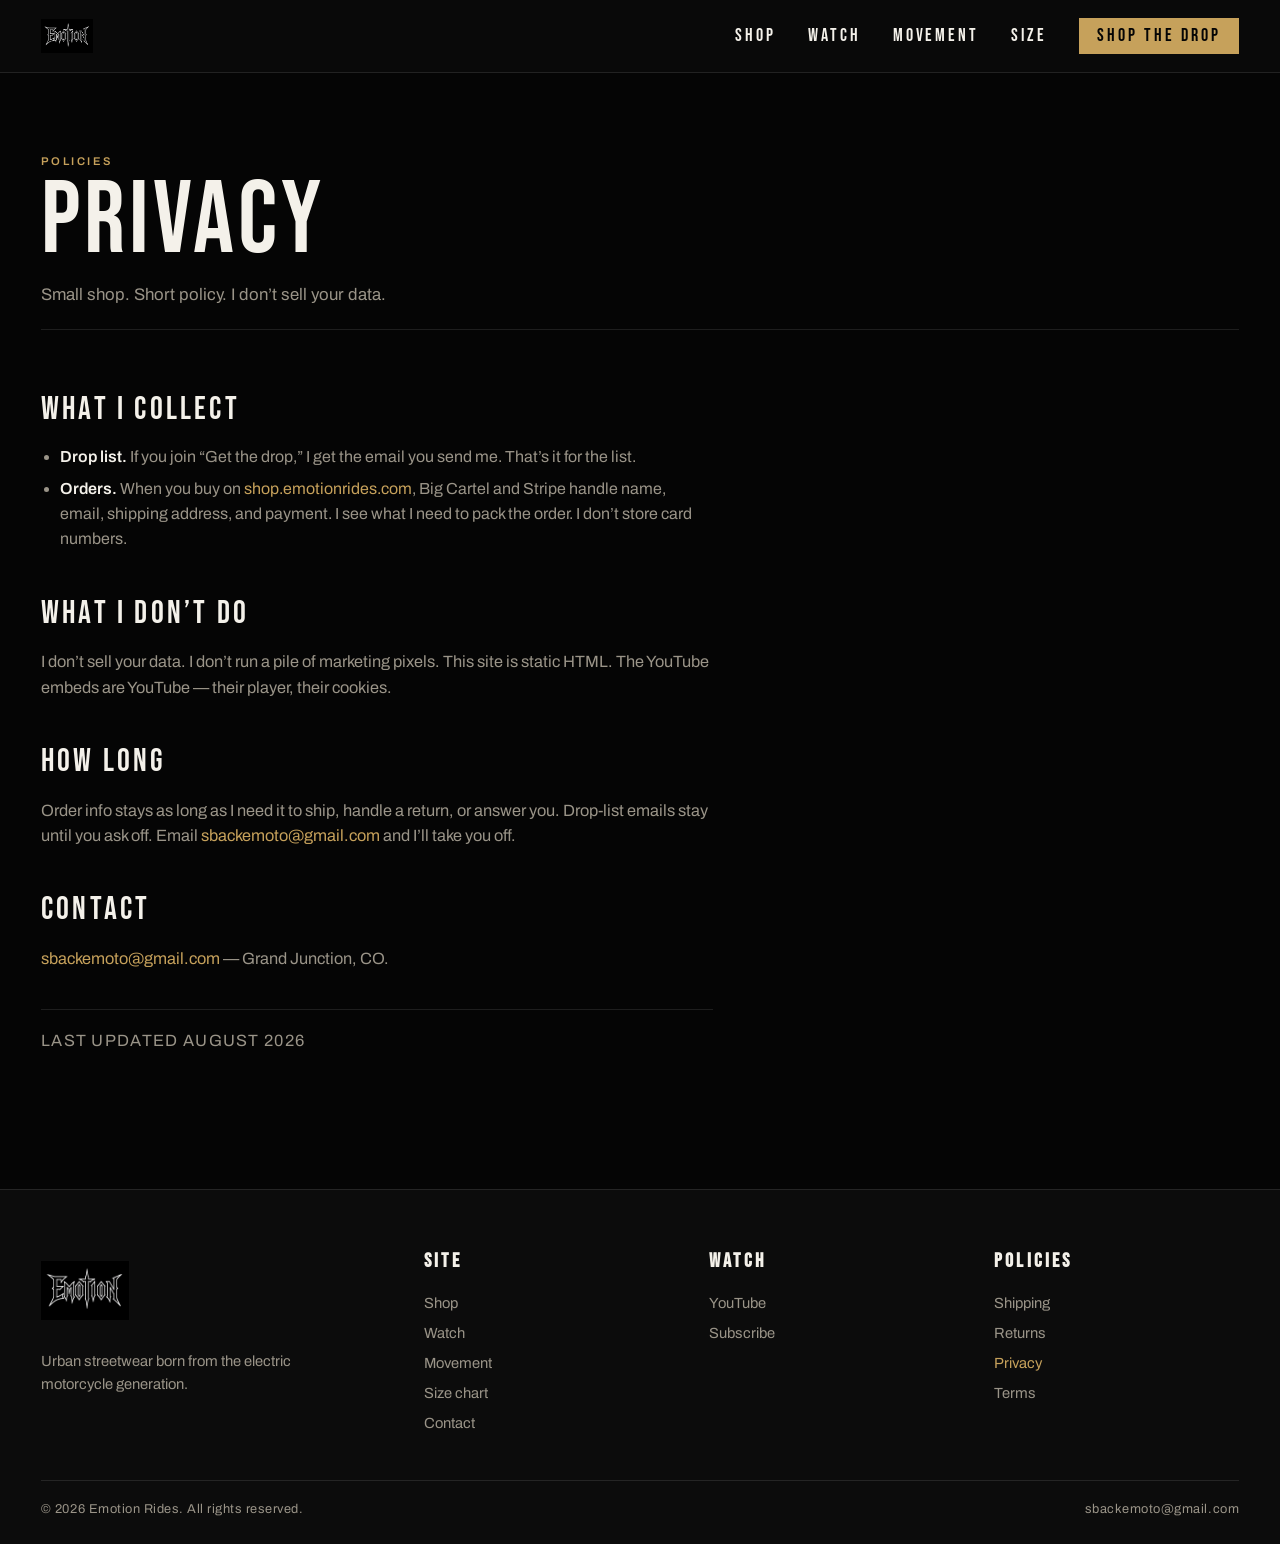
==== privacy.html @ 1a527d87 "Add emotionrides.com homepage. Shirt metal logo, shorts row, and shop/policy pages for Cloudflare Pa" ====
<!DOCTYPE html>
<html lang="en">
<head>
  <meta charset="UTF-8">
  <meta name="viewport" content="width=device-width, initial-scale=1.0">
  <title>Privacy — Emotion Rides</title>
  <meta name="description" content="Emotion Rides collects email if you join the drop list, and order info through Big Cartel and Stripe. We don’t sell your data.">
  <meta name="theme-color" content="#0a0a0a">
  <meta property="og:title" content="Privacy — Emotion Rides">
  <meta property="og:description" content="Emotion Rides collects email if you join the drop list, and order info through Big Cartel and Stripe. We don’t sell your data.">
  <meta property="og:type" content="website">
  <meta property="og:image" content="logo-emotion.png">
  <link rel="icon" href="logo-emotion.png" type="image/png">
  <link rel="apple-touch-icon" href="logo-emotion.png">
  <link rel="preconnect" href="https://fonts.googleapis.com">
  <link rel="preconnect" href="https://fonts.gstatic.com" crossorigin>
  <link href="https://fonts.googleapis.com/css2?family=Archivo:wght@400;500;600;700&family=Bebas+Neue&display=swap" rel="stylesheet">
  <link rel="stylesheet" href="styles.css">
</head>
<body>
  <a class="skip" href="#main">Skip to content</a>

  <header class="site-header">
    <nav class="nav" aria-label="Primary">
      <a class="nav-logo" href="index.html">
        <img src="logo-emotion.png" width="72" height="72" alt="Emotion Rides">
      </a>

      <button class="nav-toggle" type="button" aria-expanded="false" aria-controls="nav-menu" aria-label="Open menu">
        <span></span><span></span><span></span>
      </button>

      <ul id="nav-menu" class="nav-links">
        <li><a href="https://shop.emotionrides.com/" rel="noopener noreferrer">Shop</a></li>
        <li><a href="index.html#watch">Watch</a></li>
        <li><a href="index.html#movement">Movement</a></li>
        <li><a href="size-chart.html">Size</a></li>
        <li><a class="nav-cta" href="https://shop.emotionrides.com/" rel="noopener noreferrer">Shop the drop</a></li>
      </ul>
    </nav>
  </header>

  <main id="main">
    <header class="page-hero">
      <div class="wrap">
        <p class="section-index">Policies</p>
        <h1>Privacy</h1>
        <p class="page-lead">Small shop. Short policy. I don’t sell your data.</p>
      </div>
    </header>

    <section class="section page-body">
      <div class="wrap">
        <div class="legal">
          <h2>What I collect</h2>
          <ul>
            <li><strong>Drop list.</strong> If you join “Get the drop,” I get the email you send me. That’s it for the list.</li>
            <li><strong>Orders.</strong> When you buy on <a href="https://shop.emotionrides.com/" rel="noopener noreferrer">shop.emotionrides.com</a>, Big Cartel and Stripe handle name, email, shipping address, and payment. I see what I need to pack the order. I don’t store card numbers.</li>
          </ul>

          <h2>What I don’t do</h2>
          <p>I don’t sell your data. I don’t run a pile of marketing pixels. This site is static HTML. The YouTube embeds are YouTube — their player, their cookies.</p>

          <h2>How long</h2>
          <p>Order info stays as long as I need it to ship, handle a return, or answer you. Drop-list emails stay until you ask off. Email <a href="mailto:sbackemoto@gmail.com">sbackemoto@gmail.com</a> and I’ll take you off.</p>

          <h2>Contact</h2>
          <p><a href="mailto:sbackemoto@gmail.com">sbackemoto@gmail.com</a> — Grand Junction, CO.</p>
          <p class="legal-updated">Last updated August 2026</p>
        </div>
      </div>
    </section>
  </main>

  <footer class="site-footer">
    <div class="footer-grid">
      <div class="footer-brand">
        <img src="logo-emotion.png" width="88" height="88" alt="Emotion Rides">
        <p>Urban streetwear born from the electric motorcycle generation.</p>
      </div>
      <div>
        <h2>Site</h2>
        <a href="https://shop.emotionrides.com/" rel="noopener noreferrer">Shop</a>
        <a href="index.html#watch">Watch</a>
        <a href="index.html#movement">Movement</a>
        <a href="size-chart.html">Size chart</a>
        <a href="mailto:sbackemoto@gmail.com">Contact</a>
      </div>
      <div>
        <h2>Watch</h2>
        <a href="https://www.youtube.com/@SBackEMoto" rel="noopener noreferrer" target="_blank">YouTube</a>
        <a href="https://www.youtube.com/@SBackEMoto?sub_confirmation=1" rel="noopener noreferrer" target="_blank">Subscribe</a>
      </div>
      <div>
        <h2>Policies</h2>
        <a href="shipping.html">Shipping</a>
        <a href="returns.html">Returns</a>
        <a href="privacy.html" aria-current="page">Privacy</a>
        <a href="terms.html">Terms</a>
      </div>
    </div>
    <div class="footer-base">
      <p>© 2026 Emotion Rides. All rights reserved.</p>
      <p>sbackemoto@gmail.com</p>
    </div>
  </footer>

  <script>
    (function () {
      var toggle = document.querySelector(".nav-toggle");
      var menu = document.getElementById("nav-menu");
      if (!toggle || !menu) return;

      function setOpen(open) {
        toggle.setAttribute("aria-expanded", open ? "true" : "false");
        toggle.setAttribute("aria-label", open ? "Close menu" : "Open menu");
        menu.classList.toggle("is-open", open);
        document.body.classList.toggle("nav-open", open);
      }

      toggle.addEventListener("click", function () {
        setOpen(toggle.getAttribute("aria-expanded") !== "true");
      });

      menu.querySelectorAll("a").forEach(function (link) {
        link.addEventListener("click", function () { setOpen(false); });
      });

      document.addEventListener("keydown", function (e) {
        if (e.key === "Escape") setOpen(false);
      });
    })();
  </script>
</body>
</html>
---- styles.css ----
/* Emotion Rides — streetwear drop site
   Palette: black / chrome / gold (shirt metal mark)
   Display: Bebas Neue · Body: Archivo
*/

:root {
  --bg: #050505;
  --bg-2: #0c0c0c;
  --bg-3: #161616;
  --text: #f4f1ea;
  --muted: #9a9488;
  --gold: #c6a15b;
  --cyan: #c6a15b;
  --lime: #e8d5a3;
  --magenta: #b8b8b8;
  --line: rgba(255, 255, 255, 0.1);
  --line-strong: rgba(255, 255, 255, 0.18);
  --font-display: "Bebas Neue", "Arial Narrow", Impact, sans-serif;
  --font-body: "Archivo", "Helvetica Neue", Arial, sans-serif;
  --nav-h: 72px;
  --gutter: clamp(1.1rem, 3.2vw, 3.5rem);
  --max: 1280px;
  --ease: cubic-bezier(0.22, 1, 0.36, 1);
}

*,
*::before,
*::after { box-sizing: border-box; margin: 0; padding: 0; }

html {
  scroll-behavior: smooth;
  color-scheme: dark;
}

body {
  font-family: var(--font-body);
  background: var(--bg);
  color: var(--text);
  line-height: 1.55;
  font-size: 16px;
  overflow-x: hidden;
  -webkit-font-smoothing: antialiased;
}

body.nav-open { overflow: hidden; }

img { max-width: 100%; display: block; }
a { color: inherit; }
button { font: inherit; background: none; border: 0; color: inherit; cursor: pointer; }
ul { list-style: none; }

:focus-visible {
  outline: 2px solid var(--cyan);
  outline-offset: 3px;
}

::selection {
  background: var(--cyan);
  color: var(--bg);
}

.skip {
  position: absolute;
  left: 1rem;
  top: -4rem;
  z-index: 2000;
  background: var(--cyan);
  color: var(--bg);
  padding: 0.6rem 1rem;
  font-weight: 700;
  text-transform: uppercase;
  letter-spacing: 0.08em;
  font-size: 0.75rem;
}
.skip:focus { top: 1rem; }

/* ========== NAV ========== */
.site-header {
  position: sticky;
  top: 0;
  z-index: 1000;
  background: rgba(10, 10, 10, 0.96);
  border-bottom: 1px solid var(--line);
}

.nav {
  max-width: var(--max);
  margin: 0 auto;
  height: var(--nav-h);
  padding: 0 var(--gutter);
  display: flex;
  align-items: center;
  justify-content: space-between;
  gap: 1.5rem;
}

.nav-logo {
  display: flex;
  align-items: center;
  flex-shrink: 0;
  z-index: 1002;
}
.nav-logo img {
  height: 58px;
  width: auto;
  object-fit: contain;
}

.nav-links {
  display: flex;
  align-items: center;
  gap: 2rem;
}

.nav-links a {
  text-decoration: none;
  font-family: var(--font-display);
  font-size: 1.15rem;
  letter-spacing: 0.16em;
  text-transform: uppercase;
  color: var(--text);
  transition: color 0.2s ease;
}
.nav-links a:hover { color: var(--cyan); }

.nav-cta {
  display: inline-flex;
  align-items: center;
  justify-content: center;
  padding: 0.55rem 1.15rem;
  background: var(--cyan);
  color: var(--bg) !important;
  text-decoration: none;
  font-family: var(--font-display);
  font-size: 1.05rem;
  letter-spacing: 0.14em;
  text-transform: uppercase;
  line-height: 1;
  transition: background 0.2s ease, color 0.2s ease, transform 0.2s var(--ease);
}
.nav-cta:hover {
  background: var(--text);
  color: var(--bg) !important;
}

.nav-toggle {
  display: none;
  width: 44px;
  height: 44px;
  position: relative;
  z-index: 1002;
  align-items: center;
  justify-content: center;
}
.nav-toggle span {
  position: absolute;
  width: 22px;
  height: 1.5px;
  background: var(--text);
  transition: transform 0.3s var(--ease), opacity 0.2s ease, top 0.3s var(--ease);
}
.nav-toggle span:nth-child(1) { top: 16px; }
.nav-toggle span:nth-child(2) { top: 21px; }
.nav-toggle span:nth-child(3) { top: 26px; }
.nav-toggle[aria-expanded="true"] span:nth-child(1) {
  top: 21px;
  transform: rotate(45deg);
}
.nav-toggle[aria-expanded="true"] span:nth-child(2) { opacity: 0; }
.nav-toggle[aria-expanded="true"] span:nth-child(3) {
  top: 21px;
  transform: rotate(-45deg);
}

/* ========== HERO ========== */
.hero {
  position: relative;
  min-height: calc(100vh - var(--nav-h));
  min-height: calc(100dvh - var(--nav-h));
  display: flex;
  align-items: flex-end;
  overflow: hidden;
  isolation: isolate;
}

.hero-media {
  position: absolute;
  inset: 0;
  z-index: 0;
  background:
    #0a0a0a
    url("hero-ride.jpg")
    center 64% / cover no-repeat;
}

.hero-media::after {
  content: "";
  position: absolute;
  inset: 0;
  background:
    linear-gradient(180deg, #0a0a0a 0%, rgba(10,10,10,0.88) 14%, rgba(10,10,10,0.58) 36%, rgba(10,10,10,0.55) 52%, rgba(10,10,10,0.94) 80%, #0a0a0a 100%),
    linear-gradient(90deg, rgba(10,10,10,0.68) 0%, rgba(10,10,10,0.32) 48%, rgba(10,10,10,0.6) 100%);
}

.hero-texture {
  position: absolute;
  inset: 0;
  z-index: 1;
  pointer-events: none;
  background-image:
    linear-gradient(rgba(255,255,255,0.035) 1px, transparent 1px),
    linear-gradient(90deg, rgba(255,255,255,0.035) 1px, transparent 1px),
    repeating-linear-gradient(
      105deg,
      transparent 0,
      transparent 46px,
      rgba(255,255,255,0.025) 46px,
      rgba(255,255,255,0.025) 47px
    );
  background-size: 72px 72px, 72px 72px, auto;
  mix-blend-mode: overlay;
}

.hero-grain {
  position: absolute;
  inset: 0;
  z-index: 2;
  pointer-events: none;
  opacity: 0.22;
  mix-blend-mode: overlay;
  background-image: url("data:image/svg+xml,%3Csvg viewBox='0 0 256 256' xmlns='http://www.w3.org/2000/svg'%3E%3Cfilter id='n' x='0' y='0'%3E%3CfeTurbulence type='fractalNoise' baseFrequency='0.85' numOctaves='4' stitchTiles='stitch'/%3E%3C/filter%3E%3Crect width='100%25' height='100%25' filter='url(%23n)'/%3E%3C/svg%3E");
}

.hero-inner {
  position: relative;
  z-index: 3;
  width: 100%;
  max-width: var(--max);
  margin: 0 auto;
  padding: clamp(3.5rem, 10vh, 7rem) var(--gutter) clamp(2.5rem, 6vh, 4.5rem);
}

.hero-kicker {
  display: flex;
  align-items: center;
  gap: 0.75rem;
  font-size: 0.72rem;
  font-weight: 600;
  letter-spacing: 0.22em;
  text-transform: uppercase;
  color: var(--lime);
  margin-bottom: 1.25rem;
}
.hero-kicker::before {
  content: "";
  width: 8px;
  height: 8px;
  background: var(--lime);
}

.hero h1 {
  font-family: var(--font-display);
  font-size: clamp(4.4rem, 14vw, 10.5rem);
  line-height: 0.82;
  letter-spacing: 0.04em;
  text-transform: uppercase;
  font-weight: 400;
}

.hero-tag {
  margin-top: 1.15rem;
  font-family: var(--font-display);
  font-size: clamp(1.35rem, 3.2vw, 2.15rem);
  letter-spacing: 0.16em;
  text-transform: uppercase;
  color: var(--text);
}

.hero-sub {
  margin-top: 0.85rem;
  max-width: 34rem;
  color: var(--muted);
  font-size: 1.02rem;
}

.hero-actions {
  display: flex;
  flex-wrap: wrap;
  gap: 0.85rem;
  margin-top: 2rem;
}

.btn {
  display: inline-flex;
  align-items: center;
  justify-content: center;
  padding: 0.95rem 1.6rem;
  text-decoration: none;
  font-family: var(--font-display);
  font-size: 1.2rem;
  letter-spacing: 0.14em;
  text-transform: uppercase;
  line-height: 1;
  transition: background 0.2s ease, color 0.2s ease, border-color 0.2s ease, transform 0.2s var(--ease);
}
.btn:hover { transform: translateY(-1px); }
.btn-primary {
  background: var(--cyan);
  color: var(--bg);
}
.btn-primary:hover { background: var(--text); }
.btn-ghost {
  background: transparent;
  color: var(--text);
  border: 1px solid var(--line-strong);
}
.btn-ghost:hover {
  border-color: var(--text);
  background: var(--text);
  color: var(--bg);
}

.hero-meta {
  display: flex;
  flex-wrap: wrap;
  gap: 1.75rem;
  margin-top: 2.4rem;
  padding-top: 1.4rem;
  border-top: 1px solid var(--line);
}
.hero-meta dt {
  font-size: 0.68rem;
  letter-spacing: 0.2em;
  text-transform: uppercase;
  color: var(--muted);
  margin-bottom: 0.2rem;
}
.hero-meta dd {
  font-family: var(--font-display);
  font-size: 1.55rem;
  letter-spacing: 0.08em;
}

/* ticker */
.ticker {
  border-top: 1px solid var(--line);
  border-bottom: 1px solid var(--line);
  background: var(--bg-2);
  overflow: hidden;
  white-space: nowrap;
}
.ticker-track {
  display: inline-flex;
  gap: 0;
  animation: ticker 36s linear infinite;
}
.ticker span {
  font-family: var(--font-display);
  font-size: 0.95rem;
  letter-spacing: 0.22em;
  text-transform: uppercase;
  padding: 0.7rem 1.6rem;
  color: var(--muted);
}
.ticker span em {
  font-style: normal;
  color: var(--lime);
}

@keyframes ticker {
  from { transform: translateX(0); }
  to { transform: translateX(-50%); }
}

/* ========== SECTIONS ========== */
.section {
  padding: clamp(4.5rem, 10vw, 7.5rem) var(--gutter);
}

.wrap {
  max-width: var(--max);
  margin: 0 auto;
}

.section-head {
  display: flex;
  justify-content: space-between;
  align-items: flex-end;
  gap: 1.5rem;
  margin-bottom: clamp(1.8rem, 4vw, 2.8rem);
  padding-bottom: 1.1rem;
  border-bottom: 1px solid var(--line);
}

.section-index {
  font-size: 0.7rem;
  font-weight: 600;
  letter-spacing: 0.22em;
  text-transform: uppercase;
  color: var(--cyan);
  margin-bottom: 0.45rem;
}

.section-head h2 {
  font-family: var(--font-display);
  font-size: clamp(3rem, 8vw, 5.4rem);
  line-height: 0.86;
  letter-spacing: 0.04em;
  text-transform: uppercase;
}

.section-aside {
  max-width: 18rem;
  color: var(--muted);
  font-size: 0.92rem;
  text-align: right;
}

/* ========== DROP / SHOP ========== */
#shop, #watch, #movement { scroll-margin-top: var(--nav-h); }
#shop { background: var(--bg); }

.lookbook {
  display: grid;
  grid-template-columns: 1fr 1fr 1fr;
  gap: 4px;
}

.tile {
  position: relative;
  display: flex;
  flex-direction: column;
  justify-content: flex-end;
  min-height: 320px;
  overflow: hidden;
  background-color: var(--bg-3);
  text-decoration: none;
  color: inherit;
  isolation: isolate;
}

.tile-lg {
  grid-column: 1 / -1;
  min-height: 480px;
}

.tile-bg {
  position: absolute;
  inset: 0;
  z-index: 0;
  background-color: var(--bg-3);
  background-size: cover;
  background-position: center;
  transform: scale(1.02);
  transition: transform 0.8s var(--ease);
  filter: grayscale(0.2) contrast(1.08) brightness(0.72);
}
.tile:hover .tile-bg { transform: scale(1.08); }
.tile-bg::after {
  content: "";
  position: absolute;
  inset: 0;
  background: linear-gradient(180deg, rgba(10,10,10,0.58) 0%, rgba(10,10,10,0.4) 32%, rgba(10,10,10,0.93) 100%);
}

.tile-1 { background-image: url("hero-ride.jpg"); }
.tile-2 { background-image: url("ride-talaria.jpg"); }
.tile-3 { background-image: url("ride-wheelie.jpg"); }
.tile-4 { background-image: url("ride-stark.jpg"); }

.tile-stamp {
  position: absolute;
  top: 1rem;
  left: 1rem;
  z-index: 2;
  font-size: 0.65rem;
  font-weight: 700;
  letter-spacing: 0.18em;
  text-transform: uppercase;
  padding: 0.35rem 0.55rem;
  background: var(--lime);
  color: var(--bg);
}
.tile-stamp.soon {
  background: transparent;
  color: var(--text);
  border: 1px solid var(--line-strong);
}

.tile-body {
  position: relative;
  z-index: 2;
  padding: 1.25rem 1.2rem 1.3rem;
}

.tile-body h3 {
  font-family: var(--font-display);
  font-size: clamp(2.2rem, 4vw, 3.4rem);
  letter-spacing: 0.06em;
  line-height: 0.9;
  text-transform: uppercase;
}

.tile-body p {
  margin-top: 0.35rem;
  color: var(--muted);
  font-size: 0.88rem;
}

.tile-price {
  margin-top: 0.55rem;
  font-family: var(--font-display);
  letter-spacing: 0.12em;
  font-size: 1.15rem;
  color: var(--cyan);
}

.shop-bar {
  display: flex;
  flex-wrap: wrap;
  align-items: center;
  justify-content: space-between;
  gap: 1rem;
  margin-top: 1.25rem;
  padding: 1.25rem 0 0;
}

.shop-bar p {
  color: var(--muted);
  max-width: 36rem;
}

/* ========== WATCH ========== */
#watch { background: var(--bg-2); }

.watch-grid {
  display: grid;
  grid-template-columns: 1fr 1fr 1fr;
  gap: 8px;
}

.vid {
  background: #000;
  display: flex;
  flex-direction: column;
}

.vid-frame {
  position: relative;
  width: 100%;
  aspect-ratio: 16 / 9;
  background: #000;
}
.vid-feature {
  grid-column: 1 / -1;
}
.vid-feature .vid-frame { aspect-ratio: 16 / 7.2; }
.vid-wide { grid-column: auto; }

.vid-frame iframe {
  position: absolute;
  inset: 0;
  width: 100%;
  height: 100%;
  border: 0;
}

.vid-meta {
  display: flex;
  justify-content: space-between;
  align-items: baseline;
  gap: 1rem;
  padding: 0.75rem 0.15rem 0.2rem;
}

.vid-meta h3 {
  font-family: var(--font-display);
  font-size: clamp(1.15rem, 2vw, 1.55rem);
  letter-spacing: 0.08em;
  text-transform: uppercase;
  line-height: 1.1;
}

.vid-meta span {
  flex-shrink: 0;
  font-size: 0.68rem;
  font-weight: 700;
  letter-spacing: 0.16em;
  text-transform: uppercase;
  color: var(--lime);
}


.watch-foot {
  display: grid;
  grid-template-columns: 1fr auto;
  gap: 2rem;
  align-items: end;
  margin-top: 2.5rem;
  padding-top: 1.5rem;
  border-top: 1px solid var(--line);
}

.stats {
  display: flex;
  gap: 2.5rem;
}
.stats div dt {
  font-family: var(--font-display);
  font-size: clamp(2.8rem, 6vw, 4.4rem);
  line-height: 0.85;
  letter-spacing: 0.04em;
}
.stats div dd {
  margin-top: 0.35rem;
  font-size: 0.72rem;
  letter-spacing: 0.2em;
  text-transform: uppercase;
  color: var(--muted);
}

/* ========== MOVEMENT ========== */
#movement { background: var(--bg); }

.movement {
  display: grid;
  grid-template-columns: minmax(240px, 0.85fr) 1.15fr;
  gap: clamp(2rem, 6vw, 5rem);
  align-items: center;
}

.movement-mark {
  background: var(--bg-3);
  border: 1px solid var(--line);
  padding: clamp(2rem, 5vw, 3.5rem);
  display: flex;
  align-items: center;
  justify-content: center;
}
.movement-mark img {
  width: min(100%, 340px);
  height: auto;
}

.movement-copy p {
  color: var(--muted);
  font-size: 1.12rem;
  line-height: 1.75;
  margin-bottom: 1.2rem;
}
.movement-copy p:last-of-type { margin-bottom: 0; }

.movement-line {
  margin-top: 2rem;
  padding-top: 1.4rem;
  border-top: 1px solid var(--line);
  font-family: var(--font-display);
  font-size: clamp(1.6rem, 3.5vw, 2.4rem);
  letter-spacing: 0.1em;
  text-transform: uppercase;
  line-height: 1.05;
}

/* ========== FOOTER ========== */
.site-footer {
  background: var(--bg-2);
  border-top: 1px solid var(--line);
  padding: 3.5rem var(--gutter) 1.5rem;
}

.footer-grid {
  max-width: var(--max);
  margin: 0 auto;
  display: grid;
  grid-template-columns: 1.4fr 1fr 1fr 1fr;
  gap: 2.5rem;
}

.footer-brand img {
  height: 88px;
  width: auto;
  object-fit: contain;
  margin-bottom: 1rem;
}
.footer-brand p {
  color: var(--muted);
  font-size: 0.92rem;
  max-width: 18rem;
}

.site-footer h2 {
  font-family: var(--font-display);
  font-size: 1.25rem;
  letter-spacing: 0.16em;
  text-transform: uppercase;
  margin-bottom: 0.9rem;
}

.site-footer a {
  text-decoration: none;
  color: var(--muted);
  display: block;
  margin-bottom: 0.45rem;
  font-size: 0.92rem;
  transition: color 0.2s ease;
}
.site-footer a:hover { color: var(--cyan); }

.footer-base {
  max-width: var(--max);
  margin: 2.4rem auto 0;
  padding-top: 1.2rem;
  border-top: 1px solid var(--line);
  display: flex;
  justify-content: space-between;
  gap: 1rem;
  flex-wrap: wrap;
  color: var(--muted);
  font-size: 0.8rem;
  letter-spacing: 0.04em;
}

/* ========== MOBILE ========== */
@media (max-width: 900px) {
  .nav-toggle { display: flex; }

  .nav-links {
    position: fixed;
    inset: 0;
    z-index: 1001;
    background: #0a0a0a;
    flex-direction: column;
    justify-content: center;
    align-items: flex-start;
    gap: 0.4rem;
    padding: var(--gutter);
    padding-top: calc(var(--nav-h) + 1.5rem);
    transform: translateX(100%);
    visibility: hidden;
    transition: transform 0.35s var(--ease), visibility 0.35s;
  }
  .nav-links.is-open {
    transform: translateX(0);
    visibility: visible;
  }
  .nav-links a {
    font-size: clamp(2.6rem, 12vw, 4rem);
    letter-spacing: 0.08em;
    line-height: 1.05;
  }
  .nav-links .nav-cta {
    margin-top: 1.4rem;
    font-size: 1.3rem;
    padding: 0.9rem 1.4rem;
    color: var(--bg) !important;
  }

  .section-head { flex-direction: column; align-items: flex-start; }
  .section-aside { text-align: left; max-width: none; }

  .lookbook {
    grid-template-columns: 1fr 1fr;
  }
  .tile-lg {
    grid-column: 1 / -1;
    min-height: 400px;
  }

  .watch-grid {
    grid-template-columns: 1fr;
  }
  .vid-feature { grid-row: auto; }
  .vid-feature .vid-frame { aspect-ratio: 16 / 9; }

  .watch-foot {
    grid-template-columns: 1fr;
    align-items: start;
  }

  .movement { grid-template-columns: 1fr; }
  .movement-mark { padding: 2rem; }

  .footer-grid { grid-template-columns: 1fr 1fr; }
}

@media (max-width: 560px) {
  :root { --nav-h: 64px; }
  .nav-logo img { height: 48px; }

  .hero-actions { flex-direction: column; align-items: stretch; }
  .btn { width: 100%; }

  .lookbook { grid-template-columns: 1fr; }
  .tile,
  .tile-lg { min-height: 340px; }

  .stats { gap: 1.5rem; }
  .footer-grid { grid-template-columns: 1fr; }
  .hero-meta { gap: 1.15rem; }
}

@media (prefers-reduced-motion: reduce) {
  html { scroll-behavior: auto; }
  .ticker-track { animation: none; }
  .tile-bg,
  .btn,
  .nav-links { transition: none; }
  .tile:hover .tile-bg { transform: none; }
  .btn:hover { transform: none; }
}


/* ========== TRUST ROW ========== */
.trust-row {
  display: flex;
  flex-wrap: wrap;
  align-items: center;
  gap: 0.15rem 0;
  margin-top: 1.15rem;
  padding: 0;
  list-style: none;
  font-size: 0.72rem;
  font-weight: 600;
  letter-spacing: 0.14em;
  text-transform: uppercase;
  color: var(--muted);
}
.trust-row li {
  display: inline-flex;
  align-items: center;
}
.trust-row li:not(:last-child)::after {
  content: "·";
  margin: 0 0.65rem;
  color: var(--cyan);
  font-weight: 700;
}
.trust-row a {
  color: var(--muted);
  text-decoration: none;
  transition: color 0.2s ease;
}
.trust-row a:hover { color: var(--cyan); }

.shop-bar .trust-row { margin-top: 0.85rem; }

/* ========== DROP CAPTURE ========== */
.drop-capture {
  background: var(--bg-2);
  border-top: 1px solid var(--line);
  padding: clamp(3.2rem, 8vw, 5.5rem) var(--gutter);
}
#drop-list { scroll-margin-top: var(--nav-h); }

.drop-capture-inner {
  display: grid;
  grid-template-columns: minmax(0, 1.1fr) minmax(0, 0.9fr);
  gap: clamp(1.5rem, 4vw, 3rem);
  align-items: end;
}

.drop-capture .section-index { margin-bottom: 0.45rem; }

.drop-capture h2 {
  font-family: var(--font-display);
  font-size: clamp(2.8rem, 7vw, 4.6rem);
  line-height: 0.86;
  letter-spacing: 0.04em;
  text-transform: uppercase;
}

.drop-capture-copy {
  color: var(--muted);
  margin-top: 0.85rem;
  max-width: 28rem;
  font-size: 0.98rem;
}

.drop-form {
  display: flex;
  flex-wrap: wrap;
  gap: 0.6rem;
  width: 100%;
}

.drop-form input[type="email"] {
  flex: 1 1 220px;
  min-height: 54px;
  padding: 0.9rem 1.05rem;
  background: var(--bg);
  border: 1px solid var(--line-strong);
  color: var(--text);
  font-family: var(--font-body);
  font-size: 1rem;
  border-radius: 0;
}

.drop-form input[type="email"]::placeholder {
  color: #6a6a6a;
}

.drop-form input[type="email"]:focus {
  outline: 2px solid var(--cyan);
  outline-offset: 2px;
  border-color: var(--cyan);
}

.drop-form .btn {
  flex: 0 0 auto;
  min-height: 54px;
  border: 0;
}

.drop-form-note {
  flex: 1 1 100%;
  margin-top: 0.15rem;
  font-size: 0.78rem;
  color: var(--muted);
}

/* ========== INNER PAGES ========== */
.page-hero {
  padding: clamp(2.8rem, 8vw, 5rem) var(--gutter) 0;
}

.page-hero .wrap {
  max-width: var(--max);
  margin: 0 auto;
  padding-bottom: 1.35rem;
  border-bottom: 1px solid var(--line);
}

.page-hero h1 {
  font-family: var(--font-display);
  font-size: clamp(3.2rem, 10vw, 6.4rem);
  line-height: 0.86;
  letter-spacing: 0.04em;
  text-transform: uppercase;
  font-weight: 400;
}

.page-lead {
  margin-top: 1rem;
  max-width: 34rem;
  color: var(--muted);
  font-size: 1.05rem;
}

.page-body {
  padding-top: clamp(2.2rem, 5vw, 3.4rem);
}

.legal {
  max-width: 42rem;
}

.legal h2 {
  font-family: var(--font-display);
  font-size: clamp(1.6rem, 3vw, 2rem);
  letter-spacing: 0.1em;
  text-transform: uppercase;
  font-weight: 400;
  margin: 2.3rem 0 0.7rem;
}

.legal h2:first-child { margin-top: 0; }

.legal p {
  color: var(--muted);
  margin-bottom: 1rem;
  font-size: 1.02rem;
}

.legal ul {
  list-style: disc;
  padding-left: 1.2rem;
  margin-bottom: 1.1rem;
}

.legal li {
  color: var(--muted);
  margin-bottom: 0.45rem;
}

.legal a {
  color: var(--cyan);
  text-decoration: none;
}
.legal a:hover { text-decoration: underline; }

.legal-updated {
  margin-top: 2.4rem;
  padding-top: 1.1rem;
  border-top: 1px solid var(--line);
  font-size: 0.78rem;
  letter-spacing: 0.08em;
  text-transform: uppercase;
  color: var(--muted);
}

/* ========== SIZE CHART ========== */
.size-note {
  display: inline-block;
  margin-bottom: 1.4rem;
  padding: 0.35rem 0.55rem;
  background: var(--lime);
  color: var(--bg);
  font-size: 0.68rem;
  font-weight: 700;
  letter-spacing: 0.16em;
  text-transform: uppercase;
}

.chart-block { margin-bottom: 2.8rem; }

.chart-block h2 {
  font-family: var(--font-display);
  font-size: clamp(1.8rem, 4vw, 2.4rem);
  letter-spacing: 0.1em;
  text-transform: uppercase;
  font-weight: 400;
  margin-bottom: 0.85rem;
}

.table-wrap {
  overflow-x: auto;
  border: 1px solid var(--line);
}

table.size-table {
  width: 100%;
  border-collapse: collapse;
  min-width: 420px;
}

.size-table th,
.size-table td {
  padding: 0.9rem 1.05rem;
  text-align: left;
}

.size-table th {
  font-family: var(--font-display);
  font-size: 1.05rem;
  letter-spacing: 0.14em;
  text-transform: uppercase;
  color: var(--cyan);
  border-bottom: 1px solid var(--line-strong);
  background: var(--bg-2);
}

.size-table td {
  color: var(--muted);
  border-bottom: 1px solid var(--line);
  font-variant-numeric: tabular-nums;
}

.size-table tbody tr:last-child td { border-bottom: 0; }
.size-table tbody tr:hover { background: var(--bg-2); }

.size-table .size-name {
  font-family: var(--font-display);
  letter-spacing: 0.1em;
  color: var(--text);
  font-size: 1.15rem;
}

.sr-only {
  position: absolute;
  width: 1px;
  height: 1px;
  padding: 0;
  margin: -1px;
  overflow: hidden;
  clip: rect(0, 0, 0, 0);
  white-space: nowrap;
  border: 0;
}

.nav-links a[aria-current="page"] { color: var(--cyan); }

@media (max-width: 900px) {
  .drop-capture-inner { grid-template-columns: 1fr; }
}

@media (max-width: 560px) {
  .drop-form .btn { width: 100%; }
  .trust-row { letter-spacing: 0.1em; }
}

.legal strong { color: var(--text); font-weight: 600; }
.chart-intro { margin-bottom: 2.2rem; }
.site-footer a[aria-current="page"] { color: var(--cyan); }


/* ========== METAL LOGO + SHORTS ========== */
.hero-logo {
  margin: 0 0 0.35rem;
  line-height: 0;
}
.hero-logo img {
  width: min(420px, 72vw);
  height: auto;
  filter: drop-shadow(0 0 28px rgba(198, 161, 91, 0.28));
}
.nav-logo img {
  height: 52px;
  width: 52px;
  object-fit: contain;
}
.footer-brand img {
  width: 88px;
  height: 88px;
  object-fit: contain;
}
.movement-mark img {
  width: min(280px, 70%);
  height: auto;
  margin: 0 auto;
}

.shorts-head {
  margin: 2.6rem 0 1rem;
}
.shorts-head h3 {
  font-family: var(--font-display);
  font-size: clamp(2.2rem, 5vw, 3.4rem);
  letter-spacing: 0.06em;
  text-transform: uppercase;
  line-height: 0.9;
}
.shorts-row {
  display: grid;
  grid-auto-flow: column;
  grid-auto-columns: minmax(180px, 22vw);
  gap: 8px;
  overflow-x: auto;
  padding-bottom: 0.6rem;
  scroll-snap-type: x mandatory;
  -webkit-overflow-scrolling: touch;
}
.shorts-row::-webkit-scrollbar { height: 6px; }
.shorts-row::-webkit-scrollbar-thumb { background: var(--gold); }
.short {
  scroll-snap-align: start;
  background: #000;
}
.short-frame {
  position: relative;
  width: 100%;
  aspect-ratio: 9 / 16;
  background: #000;
}
.short-frame iframe {
  position: absolute;
  inset: 0;
  width: 100%;
  height: 100%;
  border: 0;
}
.short p {
  padding: 0.55rem 0.2rem 0.15rem;
  font-family: var(--font-display);
  font-size: 1rem;
  letter-spacing: 0.08em;
  text-transform: uppercase;
  color: var(--lime);
}
@media (max-width: 560px) {
  .shorts-row { grid-auto-columns: 62vw; }
}
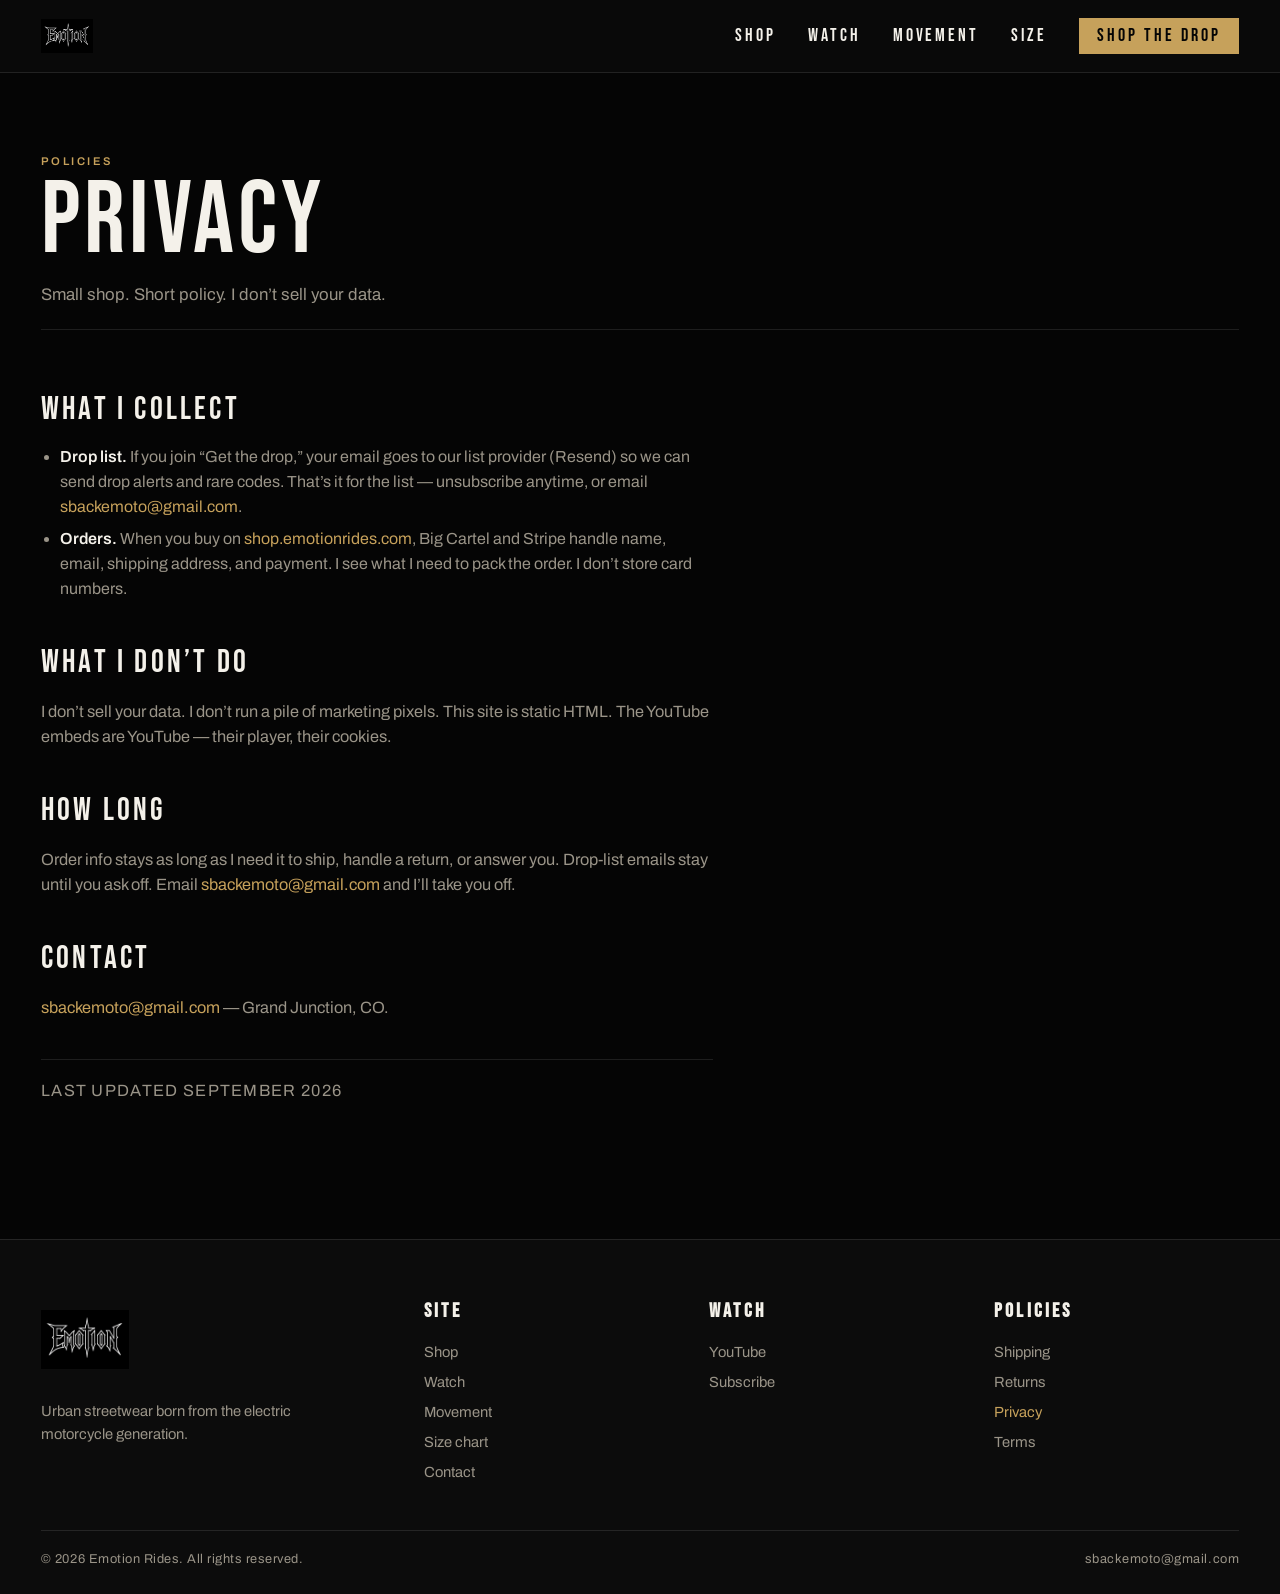
==== commit b6771f98: "Add Resend drop-list signup on the homepage. POST /api/subscribe via Pages Function; welcome + owner" ====
--- a/privacy.html
+++ b/privacy.html
@@ -54,7 +54,7 @@
         <div class="legal">
           <h2>What I collect</h2>
           <ul>
-            <li><strong>Drop list.</strong> If you join “Get the drop,” I get the email you send me. That’s it for the list.</li>
+            <li><strong>Drop list.</strong> If you join “Get the drop,” your email goes to our list provider (Resend) so we can send drop alerts and rare codes. That’s it for the list — unsubscribe anytime, or email <a href="mailto:sbackemoto@gmail.com">sbackemoto@gmail.com</a>.</li>
             <li><strong>Orders.</strong> When you buy on <a href="https://shop.emotionrides.com/" rel="noopener noreferrer">shop.emotionrides.com</a>, Big Cartel and Stripe handle name, email, shipping address, and payment. I see what I need to pack the order. I don’t store card numbers.</li>
           </ul>
 
@@ -66,7 +66,7 @@
 
           <h2>Contact</h2>
           <p><a href="mailto:sbackemoto@gmail.com">sbackemoto@gmail.com</a> — Grand Junction, CO.</p>
-          <p class="legal-updated">Last updated August 2026</p>
+          <p class="legal-updated">Last updated September 2026</p>
         </div>
       </div>
     </section>
--- a/styles.css
+++ b/styles.css
@@ -74,7 +74,20 @@
 }
 .skip:focus { top: 1rem; }
 
+.announce {
+  background: #000;
+  color: #f4f1ea;
+  text-align: center;
+  font-family: var(--font-display);
+  letter-spacing: 0.42em;
+  text-transform: uppercase;
+  font-size: 0.82rem;
+  padding: 0.5rem 1rem;
+  border-bottom: 1px solid var(--line);
+}
+
 /* ========== NAV ========== */
+
 .site-header {
   position: sticky;
   top: 0;
@@ -189,8 +202,8 @@
   z-index: 0;
   background:
     #0a0a0a
-    url("hero-ride.jpg")
-    center 64% / cover no-repeat;
+    url("ride-wheelie.jpg")
+    center 42% / cover no-repeat;
 }
 
 .hero-media::after {
@@ -198,8 +211,8 @@
   position: absolute;
   inset: 0;
   background:
-    linear-gradient(180deg, #0a0a0a 0%, rgba(10,10,10,0.88) 14%, rgba(10,10,10,0.58) 36%, rgba(10,10,10,0.55) 52%, rgba(10,10,10,0.94) 80%, #0a0a0a 100%),
-    linear-gradient(90deg, rgba(10,10,10,0.68) 0%, rgba(10,10,10,0.32) 48%, rgba(10,10,10,0.6) 100%);
+    linear-gradient(180deg, rgba(10,10,10,0.55) 0%, rgba(10,10,10,0.28) 28%, rgba(10,10,10,0.35) 52%, rgba(10,10,10,0.88) 82%, #0a0a0a 100%),
+    linear-gradient(90deg, rgba(10,10,10,0.38) 0%, rgba(10,10,10,0.12) 48%, rgba(10,10,10,0.4) 100%);
 }
 
 .hero-texture {
@@ -467,6 +480,8 @@
 .tile-2 { background-image: url("ride-talaria.jpg"); }
 .tile-3 { background-image: url("ride-wheelie.jpg"); }
 .tile-4 { background-image: url("ride-stark.jpg"); }
+.tile-5 { background-image: url("hero-ride.jpg"); }
+.tile-6 { background-image: url("ride-talaria.jpg"); }
 
 .tile-stamp {
   position: absolute;
@@ -869,6 +884,20 @@
   text-transform: uppercase;
 }
 
+.drop-capture-perks {
+  list-style: none;
+  margin: 1rem 0 0;
+  padding: 0;
+  display: grid;
+  gap: 0.35rem;
+  color: var(--muted, #8a8680);
+  font-size: 0.85rem;
+  letter-spacing: 0.02em;
+}
+.drop-capture-perks li::before {
+  content: "▸ ";
+  color: var(--cyan, #5ef0ff);
+}
 .drop-capture-copy {
   color: var(--muted);
   margin-top: 0.85rem;
@@ -918,6 +947,17 @@
   color: var(--muted);
 }
 
+.drop-form-note.is-ok { color: var(--cyan); }
+.drop-form-note.is-err { color: #ff6b6b; }
+.drop-form.is-done .btn { opacity: 0.7; pointer-events: none; }
+.drop-form .hp {
+  position: absolute;
+  left: -9999px;
+  width: 1px;
+  height: 1px;
+  opacity: 0;
+}
+
 /* ========== INNER PAGES ========== */
 .page-hero {
   padding: clamp(2.8rem, 8vw, 5rem) var(--gutter) 0;
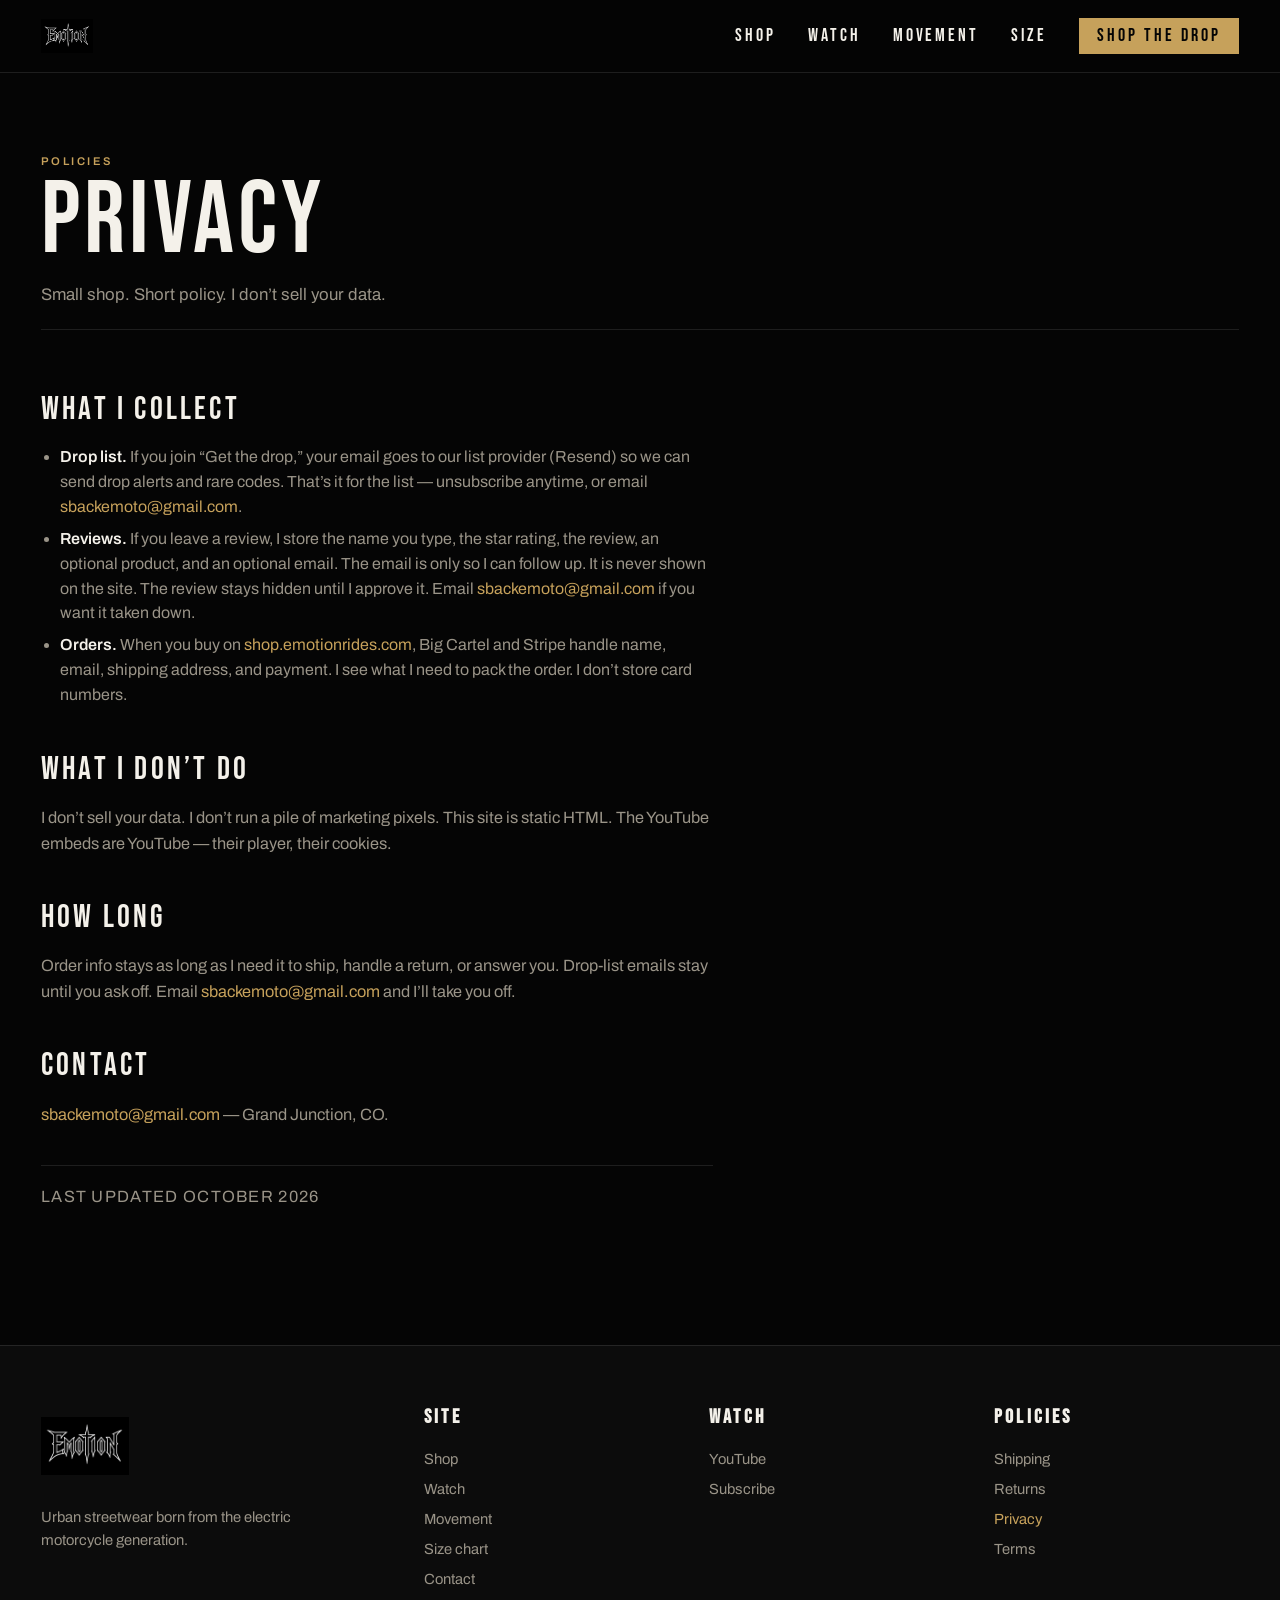
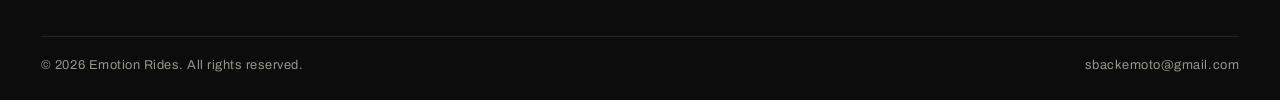
==== commit 5000552a: "Add moderated customer reviews on the homepage. Visitors can leave a star rating, name, optional pro" ====
--- a/privacy.html
+++ b/privacy.html
@@ -4,7 +4,7 @@
   <meta charset="UTF-8">
   <meta name="viewport" content="width=device-width, initial-scale=1.0">
   <title>Privacy — Emotion Rides</title>
-  <meta name="description" content="Emotion Rides collects email if you join the drop list, and order info through Big Cartel and Stripe. We don’t sell your data.">
+  <meta name="description" content="Emotion Rides collects email if you join the drop list, review details if you leave one, and order info through Big Cartel and Stripe. We don’t sell your data.">
   <meta name="theme-color" content="#0a0a0a">
   <meta property="og:title" content="Privacy — Emotion Rides">
   <meta property="og:description" content="Emotion Rides collects email if you join the drop list, and order info through Big Cartel and Stripe. We don’t sell your data.">
@@ -55,6 +55,7 @@
           <h2>What I collect</h2>
           <ul>
             <li><strong>Drop list.</strong> If you join “Get the drop,” your email goes to our list provider (Resend) so we can send drop alerts and rare codes. That’s it for the list — unsubscribe anytime, or email <a href="mailto:sbackemoto@gmail.com">sbackemoto@gmail.com</a>.</li>
+            <li><strong>Reviews.</strong> If you leave a review, I store the name you type, the star rating, the review, an optional product, and an optional email. The email is only so I can follow up. It is never shown on the site. The review stays hidden until I approve it. Email <a href="mailto:sbackemoto@gmail.com">sbackemoto@gmail.com</a> if you want it taken down.</li>
             <li><strong>Orders.</strong> When you buy on <a href="https://shop.emotionrides.com/" rel="noopener noreferrer">shop.emotionrides.com</a>, Big Cartel and Stripe handle name, email, shipping address, and payment. I see what I need to pack the order. I don’t store card numbers.</li>
           </ul>
 
@@ -66,7 +67,7 @@
 
           <h2>Contact</h2>
           <p><a href="mailto:sbackemoto@gmail.com">sbackemoto@gmail.com</a> — Grand Junction, CO.</p>
-          <p class="legal-updated">Last updated September 2026</p>
+          <p class="legal-updated">Last updated October 2026</p>
         </div>
       </div>
     </section>
--- a/styles.css
+++ b/styles.css
@@ -44,6 +44,21 @@
 
 body.nav-open { overflow: hidden; }
 
+/* New Emotion abstract metal backdrop — no photos */
+.emotion-bg {
+  position: fixed;
+  inset: 0;
+  z-index: -1;
+  pointer-events: none;
+  background:
+    linear-gradient(180deg, rgba(5,5,5,0.2) 0%, rgba(5,5,5,0.55) 55%, rgba(5,5,5,0.88) 100%),
+    url("emotion-bg-new.png?v=cross1") center / cover no-repeat,
+    #050505;
+}
+
+
+
+
 img { max-width: 100%; display: block; }
 a { color: inherit; }
 button { font: inherit; background: none; border: 0; color: inherit; cursor: pointer; }
@@ -92,7 +107,9 @@
   position: sticky;
   top: 0;
   z-index: 1000;
-  background: rgba(10, 10, 10, 0.96);
+  background: rgba(5, 5, 5, 0.82);
+  backdrop-filter: blur(10px);
+  -webkit-backdrop-filter: blur(10px);
   border-bottom: 1px solid var(--line);
 }
 
@@ -187,6 +204,7 @@
 
 /* ========== HERO ========== */
 .hero {
+  background: transparent;
   position: relative;
   min-height: calc(100vh - var(--nav-h));
   min-height: calc(100dvh - var(--nav-h));
@@ -196,24 +214,8 @@
   isolation: isolate;
 }
 
-.hero-media {
-  position: absolute;
-  inset: 0;
-  z-index: 0;
-  background:
-    #0a0a0a
-    url("ride-wheelie.jpg")
-    center 42% / cover no-repeat;
-}
-
-.hero-media::after {
-  content: "";
-  position: absolute;
-  inset: 0;
-  background:
-    linear-gradient(180deg, rgba(10,10,10,0.55) 0%, rgba(10,10,10,0.28) 28%, rgba(10,10,10,0.35) 52%, rgba(10,10,10,0.88) 82%, #0a0a0a 100%),
-    linear-gradient(90deg, rgba(10,10,10,0.38) 0%, rgba(10,10,10,0.12) 48%, rgba(10,10,10,0.4) 100%);
-}
+/* hero-media removed — Emotion mark comes from .emotion-bg */
+.hero-media { display: none !important; }
 
 .hero-texture {
   position: absolute;
@@ -458,6 +460,10 @@
 }
 
 .tile-bg {
+  background-size: 85% auto !important;
+  background-repeat: no-repeat !important;
+  background-position: center 40% !important;
+  background-color: #0a0a0a !important;
   position: absolute;
   inset: 0;
   z-index: 0;
@@ -476,12 +482,12 @@
   background: linear-gradient(180deg, rgba(10,10,10,0.58) 0%, rgba(10,10,10,0.4) 32%, rgba(10,10,10,0.93) 100%);
 }
 
-.tile-1 { background-image: url("hero-ride.jpg"); }
-.tile-2 { background-image: url("ride-talaria.jpg"); }
-.tile-3 { background-image: url("ride-wheelie.jpg"); }
-.tile-4 { background-image: url("ride-stark.jpg"); }
-.tile-5 { background-image: url("hero-ride.jpg"); }
-.tile-6 { background-image: url("ride-talaria.jpg"); }
+.tile-1 { background-image: url("emotion-metal-wordmark.png"); }
+.tile-2 { background-image: url("emotion-metal-wordmark.png"); }
+.tile-3 { background-image: url("emotion-metal-wordmark.png"); }
+.tile-4 { background-image: url("emotion-metal-wordmark.png"); }
+.tile-5 { background-image: url("emotion-metal-wordmark.png"); }
+.tile-6 { background-image: url("emotion-metal-wordmark.png"); }
 
 .tile-stamp {
   position: absolute;
@@ -1209,3 +1215,310 @@
 @media (max-width: 560px) {
   .shorts-row { grid-auto-columns: 62vw; }
 }
+
+.drop-list-count {
+  margin: 1.1rem 0 0;
+  display: flex;
+  align-items: baseline;
+  gap: 0.55rem;
+  font-family: var(--font-display, Bebas Neue, Impact, sans-serif);
+  letter-spacing: 0.06em;
+  text-transform: uppercase;
+}
+.drop-list-count-num {
+  font-size: clamp(2rem, 5vw, 2.75rem);
+  line-height: 1;
+  color: var(--cyan, #5ef0ff);
+}
+.drop-list-count-label {
+  font-size: 0.85rem;
+  letter-spacing: 0.18em;
+  color: var(--muted, #8a8680);
+}
+
+
+
+/* Cooler metal product tiles */
+.tile-bg {
+  background-color: #080808 !important;
+  background-image:
+    linear-gradient(160deg, rgba(198,161,91,0.18), transparent 45%, rgba(0,0,0,0.55)),
+    url("emotion-metal-wordmark.png") !important;
+  background-size: auto, min(420px, 90%) auto !important;
+  background-position: center, center 42% !important;
+  background-repeat: no-repeat !important;
+}
+.tile-1, .tile-2, .tile-3, .tile-4, .tile-5, .tile-6 {
+  background-image: inherit;
+}
+.lookbook .tile {
+  border: 1px solid rgba(198,161,91,0.22);
+  box-shadow: 0 0 40px rgba(198,161,91,0.06);
+}
+.lookbook .tile:hover {
+  border-color: rgba(198,161,91,0.55);
+  box-shadow: 0 0 48px rgba(198,161,91,0.14);
+}
+
+/* ========== REVIEWS ========== */
+#reviews {
+  scroll-margin-top: var(--nav-h);
+  background: #050505;
+  border-top: 1px solid var(--line);
+}
+#reviews[hidden] { display: none !important; }
+
+.reviews-layout {
+  display: grid;
+  gap: 1.75rem;
+}
+.reviews-feed { min-width: 0; }
+
+.reviews-summary {
+  display: flex;
+  flex-wrap: wrap;
+  align-items: baseline;
+  gap: 0.75rem 1.1rem;
+  margin-bottom: 1rem;
+}
+.reviews-avg {
+  display: flex;
+  align-items: center;
+  gap: 0.55rem;
+}
+.reviews-avg-num {
+  font-family: var(--font-display);
+  font-size: clamp(2.4rem, 6vw, 3.4rem);
+  line-height: 0.9;
+  letter-spacing: 0.04em;
+  color: #5ef0ff;
+  text-shadow: 0 0 18px rgba(94, 240, 255, 0.35);
+}
+.reviews-count {
+  font-family: var(--font-display);
+  letter-spacing: 0.14em;
+  text-transform: uppercase;
+  color: var(--muted);
+  font-size: 1rem;
+}
+.reviews-empty {
+  margin: 0 0 0.4rem;
+  font-family: var(--font-display);
+  font-size: clamp(1.8rem, 5vw, 2.4rem);
+  letter-spacing: 0.06em;
+  text-transform: uppercase;
+  color: var(--text);
+}
+.reviews-list {
+  display: grid;
+  gap: 0.7rem;
+  margin-top: 0.9rem;
+}
+.review-card {
+  border: 1px solid var(--line);
+  border-top: 2px solid rgba(94, 240, 255, 0.7);
+  background: rgba(8, 8, 8, 0.72);
+  padding: 0.95rem 1rem 1rem;
+}
+.review-card-top {
+  display: flex;
+  flex-direction: column;
+  align-items: flex-start;
+  gap: 0.25rem;
+}
+.review-stars-out {
+  display: flex;
+  gap: 0.12rem;
+  letter-spacing: 0.08em;
+  font-size: 0.95rem;
+  line-height: 1;
+}
+.review-stars-out .is-on {
+  color: #5ef0ff;
+  text-shadow: 0 0 10px rgba(94, 240, 255, 0.45);
+}
+.review-stars-out .is-off { color: #3a3a3a; }
+.review-who {
+  display: flex;
+  flex-wrap: wrap;
+  align-items: baseline;
+  gap: 0.45rem 0.7rem;
+}
+.review-name {
+  font-family: var(--font-display);
+  font-size: 1.45rem;
+  letter-spacing: 0.08em;
+  text-transform: uppercase;
+  line-height: 1;
+}
+.review-product {
+  font-size: 0.68rem;
+  font-weight: 700;
+  letter-spacing: 0.16em;
+  text-transform: uppercase;
+  color: var(--gold);
+}
+.review-text {
+  margin-top: 0.55rem;
+  color: var(--text);
+  font-size: 0.98rem;
+  line-height: 1.5;
+  white-space: pre-wrap;
+  overflow-wrap: anywhere;
+}
+.review-date {
+  margin-top: 0.7rem;
+  color: var(--muted);
+  font-size: 0.72rem;
+  font-weight: 600;
+  letter-spacing: 0.12em;
+  text-transform: uppercase;
+}
+
+.review-form {
+  display: grid;
+  gap: 0.7rem;
+  align-content: start;
+}
+.review-form label,
+.review-stars legend {
+  display: block;
+  margin-bottom: 0.35rem;
+  font-size: 0.68rem;
+  font-weight: 700;
+  letter-spacing: 0.16em;
+  text-transform: uppercase;
+  color: var(--gold);
+}
+.review-form label span,
+.review-text-meta span {
+  color: var(--muted);
+  letter-spacing: 0.08em;
+  font-weight: 600;
+}
+.review-text-meta {
+  display: flex;
+  justify-content: space-between;
+  align-items: baseline;
+  gap: 0.75rem;
+}
+.review-text-meta label { margin: 0; }
+.review-fields {
+  display: grid;
+  gap: 0.7rem;
+}
+.review-form input[type="text"],
+.review-form input[type="email"],
+.review-form select,
+.review-form textarea {
+  width: 100%;
+  min-height: 52px;
+  padding: 0.85rem 0.95rem;
+  background: var(--bg);
+  border: 1px solid var(--line-strong);
+  color: var(--text);
+  font-family: var(--font-body);
+  font-size: 16px;
+  border-radius: 0;
+}
+.review-form textarea {
+  min-height: 120px;
+  resize: vertical;
+  line-height: 1.45;
+}
+.review-form select {
+  appearance: none;
+  background-image:
+    linear-gradient(45deg, transparent 50%, #c6a15b 50%),
+    linear-gradient(135deg, #c6a15b 50%, transparent 50%);
+  background-position: calc(100% - 18px) calc(50% - 2px), calc(100% - 12px) calc(50% - 2px);
+  background-size: 6px 6px, 6px 6px;
+  background-repeat: no-repeat;
+  padding-right: 2rem;
+}
+.review-form input::placeholder,
+.review-form textarea::placeholder { color: #6a6a6a; }
+.review-form input:focus,
+.review-form select:focus,
+.review-form textarea:focus {
+  outline: 2px solid #5ef0ff;
+  outline-offset: 2px;
+  border-color: #5ef0ff;
+}
+.review-stars {
+  position: relative;
+  display: flex;
+  flex-wrap: wrap;
+  align-items: center;
+  gap: 0.05rem;
+  border: 0;
+  margin: 0;
+  padding: 0;
+  min-inline-size: 0;
+}
+.review-stars legend {
+  width: 100%;
+  padding: 0;
+}
+.review-stars input {
+  position: absolute;
+  opacity: 0;
+  width: 1px;
+  height: 1px;
+  margin: 0;
+  pointer-events: none;
+}
+.review-stars label {
+  min-width: 44px;
+  min-height: 44px;
+  margin: 0;
+  display: grid;
+  place-items: center;
+  cursor: pointer;
+  color: #3a3a3a;
+  font-size: 1.65rem;
+  letter-spacing: 0;
+  line-height: 1;
+}
+.review-stars label::before { content: "★"; }
+.review-stars label.is-on {
+  color: #5ef0ff;
+  text-shadow: 0 0 12px rgba(94, 240, 255, 0.55);
+}
+.review-stars input:focus-visible + label {
+  outline: 2px solid #5ef0ff;
+  outline-offset: 2px;
+}
+.review-form .btn {
+  width: 100%;
+  min-height: 52px;
+  border: 0;
+}
+.review-form button:disabled { opacity: 0.65; cursor: wait; }
+.review-form-note {
+  margin: 0;
+  font-size: 0.78rem;
+  color: var(--muted);
+}
+.review-form-note.is-ok { color: #5ef0ff; }
+.review-form-note.is-err { color: #ff6b6b; }
+.review-form .hp {
+  position: absolute;
+  left: -9999px;
+  width: 1px;
+  height: 1px;
+  opacity: 0;
+}
+
+@media (min-width: 720px) {
+  .review-fields { grid-template-columns: 1fr 1fr; }
+  .reviews-list { grid-template-columns: 1fr 1fr; }
+}
+@media (min-width: 900px) {
+  .reviews-layout {
+    grid-template-columns: minmax(0, 1.15fr) minmax(280px, 0.85fr);
+    gap: clamp(1.5rem, 4vw, 3rem);
+    align-items: start;
+  }
+  .reviews-list { grid-template-columns: 1fr; }
+}
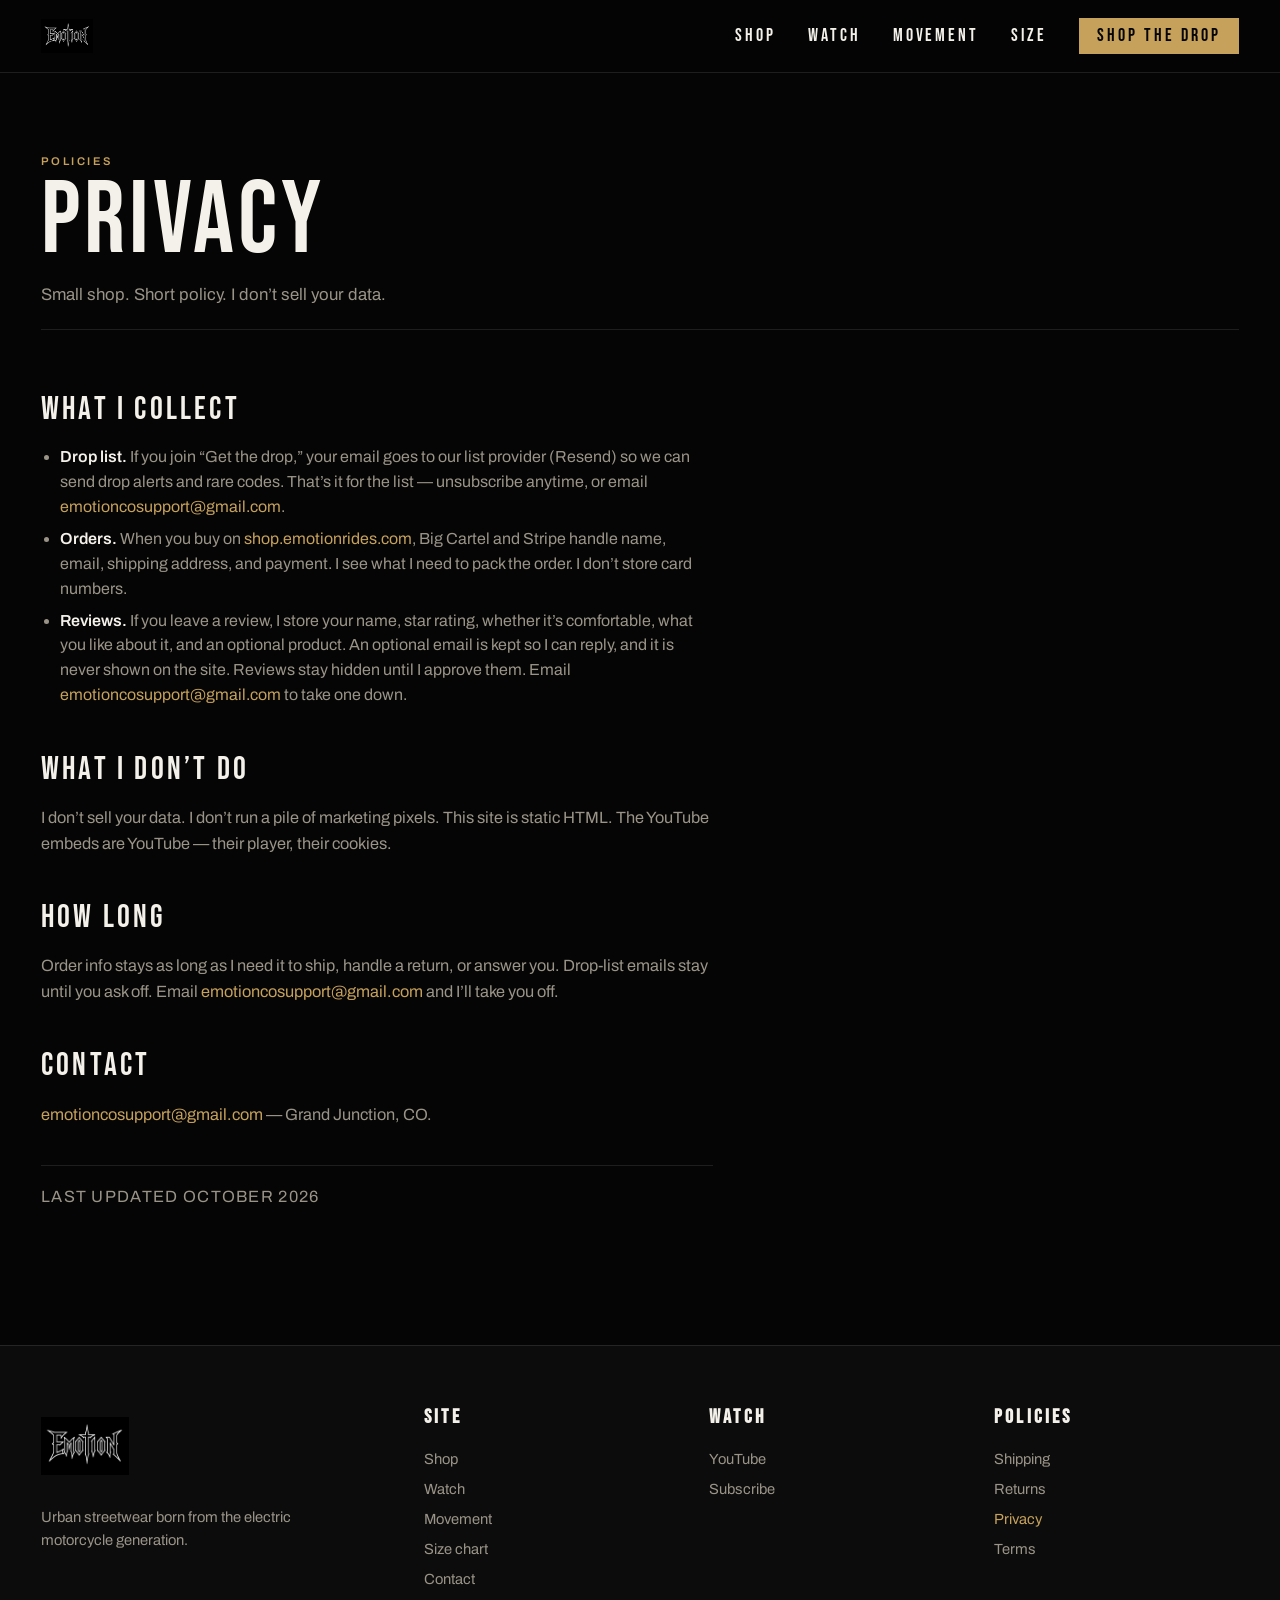
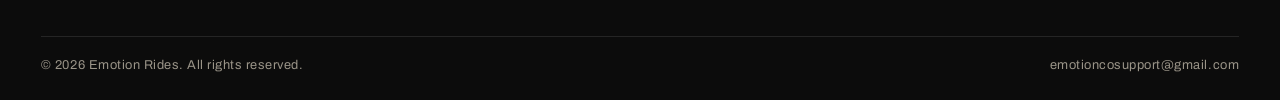
==== commit 0af02f88: "Sync the live site and ask clothing questions on reviews. Match the hand-deployed homepage, assets, " ====
--- a/privacy.html
+++ b/privacy.html
@@ -2,9 +2,9 @@
 <html lang="en">
 <head>
   <meta charset="UTF-8">
-  <meta name="viewport" content="width=device-width, initial-scale=1.0">
+  <meta name="viewport" content="width=device-width, initial-scale=1.0, viewport-fit=cover">
   <title>Privacy — Emotion Rides</title>
-  <meta name="description" content="Emotion Rides collects email if you join the drop list, review details if you leave one, and order info through Big Cartel and Stripe. We don’t sell your data.">
+  <meta name="description" content="Emotion Rides collects email if you join the drop list, and order info through Big Cartel and Stripe. We don’t sell your data.">
   <meta name="theme-color" content="#0a0a0a">
   <meta property="og:title" content="Privacy — Emotion Rides">
   <meta property="og:description" content="Emotion Rides collects email if you join the drop list, and order info through Big Cartel and Stripe. We don’t sell your data.">
@@ -54,19 +54,19 @@
         <div class="legal">
           <h2>What I collect</h2>
           <ul>
-            <li><strong>Drop list.</strong> If you join “Get the drop,” your email goes to our list provider (Resend) so we can send drop alerts and rare codes. That’s it for the list — unsubscribe anytime, or email <a href="mailto:sbackemoto@gmail.com">sbackemoto@gmail.com</a>.</li>
-            <li><strong>Reviews.</strong> If you leave a review, I store the name you type, the star rating, the review, an optional product, and an optional email. The email is only so I can follow up. It is never shown on the site. The review stays hidden until I approve it. Email <a href="mailto:sbackemoto@gmail.com">sbackemoto@gmail.com</a> if you want it taken down.</li>
+            <li><strong>Drop list.</strong> If you join “Get the drop,” your email goes to our list provider (Resend) so we can send drop alerts and rare codes. That’s it for the list — unsubscribe anytime, or email <a href="mailto:emotioncosupport@gmail.com">emotioncosupport@gmail.com</a>.</li>
             <li><strong>Orders.</strong> When you buy on <a href="https://shop.emotionrides.com/" rel="noopener noreferrer">shop.emotionrides.com</a>, Big Cartel and Stripe handle name, email, shipping address, and payment. I see what I need to pack the order. I don’t store card numbers.</li>
+            <li><strong>Reviews.</strong> If you leave a review, I store your name, star rating, whether it’s comfortable, what you like about it, and an optional product. An optional email is kept so I can reply, and it is never shown on the site. Reviews stay hidden until I approve them. Email <a href="mailto:emotioncosupport@gmail.com">emotioncosupport@gmail.com</a> to take one down.</li>
           </ul>
 
           <h2>What I don’t do</h2>
           <p>I don’t sell your data. I don’t run a pile of marketing pixels. This site is static HTML. The YouTube embeds are YouTube — their player, their cookies.</p>
 
           <h2>How long</h2>
-          <p>Order info stays as long as I need it to ship, handle a return, or answer you. Drop-list emails stay until you ask off. Email <a href="mailto:sbackemoto@gmail.com">sbackemoto@gmail.com</a> and I’ll take you off.</p>
+          <p>Order info stays as long as I need it to ship, handle a return, or answer you. Drop-list emails stay until you ask off. Email <a href="mailto:emotioncosupport@gmail.com">emotioncosupport@gmail.com</a> and I’ll take you off.</p>
 
           <h2>Contact</h2>
-          <p><a href="mailto:sbackemoto@gmail.com">sbackemoto@gmail.com</a> — Grand Junction, CO.</p>
+          <p><a href="mailto:emotioncosupport@gmail.com">emotioncosupport@gmail.com</a> — Grand Junction, CO.</p>
           <p class="legal-updated">Last updated October 2026</p>
         </div>
       </div>
@@ -85,7 +85,7 @@
         <a href="index.html#watch">Watch</a>
         <a href="index.html#movement">Movement</a>
         <a href="size-chart.html">Size chart</a>
-        <a href="mailto:sbackemoto@gmail.com">Contact</a>
+        <a href="mailto:emotioncosupport@gmail.com">Contact</a>
       </div>
       <div>
         <h2>Watch</h2>
@@ -102,7 +102,7 @@
     </div>
     <div class="footer-base">
       <p>© 2026 Emotion Rides. All rights reserved.</p>
-      <p>sbackemoto@gmail.com</p>
+      <p>emotioncosupport@gmail.com</p>
     </div>
   </footer>
 
--- a/styles.css
+++ b/styles.css
@@ -44,16 +44,24 @@
 
 body.nav-open { overflow: hidden; }
 
-/* New Emotion abstract metal backdrop — no photos */
+/* Landing backdrop — bike + drop photo */
 .emotion-bg {
   position: fixed;
   inset: 0;
   z-index: -1;
   pointer-events: none;
   background:
-    linear-gradient(180deg, rgba(5,5,5,0.2) 0%, rgba(5,5,5,0.55) 55%, rgba(5,5,5,0.88) 100%),
-    url("emotion-bg-new.png?v=cross1") center / cover no-repeat,
+    linear-gradient(180deg, rgba(5,5,5,0.45) 0%, rgba(5,5,5,0.55) 40%, rgba(5,5,5,0.92) 100%),
+    url("emotion-bg-bike.jpg?v=bike1") center 40% / cover no-repeat,
     #050505;
+}
+@media (max-width: 900px) {
+  .emotion-bg {
+    background:
+      linear-gradient(180deg, rgba(5,5,5,0.5) 0%, rgba(5,5,5,0.62) 45%, rgba(5,5,5,0.94) 100%),
+      url("emotion-bg-bike.jpg?v=bike1") center 35% / cover no-repeat,
+      #050505;
+  }
 }
 
 
@@ -94,11 +102,13 @@
   color: #f4f1ea;
   text-align: center;
   font-family: var(--font-display);
-  letter-spacing: 0.42em;
+  letter-spacing: 0.28em;
   text-transform: uppercase;
   font-size: 0.82rem;
-  padding: 0.5rem 1rem;
+  padding: 0.5rem max(0.75rem, env(safe-area-inset-right)) 0.5rem max(0.75rem, env(safe-area-inset-left));
   border-bottom: 1px solid var(--line);
+  overflow: hidden;
+  text-wrap: balance;
 }
 
 /* ========== NAV ========== */
@@ -108,8 +118,7 @@
   top: 0;
   z-index: 1000;
   background: rgba(5, 5, 5, 0.82);
-  backdrop-filter: blur(10px);
-  -webkit-backdrop-filter: blur(10px);
+  /* no backdrop-filter: it traps position:fixed mobile menu inside the header */
   border-bottom: 1px solid var(--line);
 }
 
@@ -482,10 +491,10 @@
   background: linear-gradient(180deg, rgba(10,10,10,0.58) 0%, rgba(10,10,10,0.4) 32%, rgba(10,10,10,0.93) 100%);
 }
 
-.tile-1 { background-image: url("emotion-metal-wordmark.png"); }
-.tile-2 { background-image: url("emotion-metal-wordmark.png"); }
-.tile-3 { background-image: url("emotion-metal-wordmark.png"); }
-.tile-4 { background-image: url("emotion-metal-wordmark.png"); }
+.tile-1 { background-image: url("assets/lookbook-hoodie.jpg?v=lb1"); background-size: cover !important; background-position: center 22% !important; }
+.tile-2 { background-image: url("assets/lookbook-tee.jpg?v=lb1"); background-size: cover !important; background-position: center 18% !important; }
+.tile-3 { background-image: url("assets/lookbook-jeans.jpg?v=lb1"); background-size: cover !important; background-position: center 25% !important; }
+.tile-4 { background-image: url("assets/lookbook-jorts.jpg?v=lb1"); background-size: cover !important; background-position: center 20% !important; }
 .tile-5 { background-image: url("emotion-metal-wordmark.png"); }
 .tile-6 { background-image: url("emotion-metal-wordmark.png"); }
 
@@ -741,39 +750,86 @@
   letter-spacing: 0.04em;
 }
 
+
+/* Desktop vs mobile nav lists (mobile menu lives outside header) */
+.nav-links-mobile { display: none; }
+@media (min-width: 901px) {
+  .nav-links-mobile { display: none !important; }
+}
+@media (max-width: 900px) {
+  .nav-links-desktop { display: none !important; }
+}
+
 /* ========== MOBILE ========== */
 @media (max-width: 900px) {
   .nav-toggle { display: flex; }
 
-  .nav-links {
+  .nav-links-mobile {
+    display: none;
     position: fixed;
-    inset: 0;
-    z-index: 1001;
-    background: #0a0a0a;
+    top: 0;
+    left: 0;
+    right: 0;
+    bottom: 0;
+    width: 100%;
+    height: 100%;
+    min-height: 100dvh;
+    z-index: 2000;
+    margin: 0;
+    background: #050505;
     flex-direction: column;
+    justify-content: flex-start;
+    align-items: stretch;
+    gap: 0;
+    padding: calc(var(--nav-h) + 2.5rem + env(safe-area-inset-top, 0px)) max(1.25rem, env(safe-area-inset-right, 0px)) max(1.5rem, env(safe-area-inset-bottom, 0px)) max(1.25rem, env(safe-area-inset-left, 0px));
+    overflow-y: auto;
+    -webkit-overflow-scrolling: touch;
+  }
+  .nav-links-mobile.is-open {
+    display: flex;
+  }
+  .nav-links-mobile > li {
+    display: block;
+    width: 100%;
+    margin: 0;
+    padding: 0;
+    border-bottom: 1px solid rgba(255,255,255,0.1);
+  }
+  .nav-links-mobile a {
+    display: block;
+    width: 100%;
+    font-size: clamp(1.55rem, 7vw, 2.1rem);
+    letter-spacing: 0.1em;
+    line-height: 1.15;
+    padding: 1.05rem 0.15rem;
+    color: #f4f1ea;
+    text-decoration: none;
+    font-family: var(--font-display);
+    text-transform: uppercase;
+  }
+  .nav-links-mobile a:active,
+  .nav-links-mobile a:hover { color: var(--cyan); }
+  .nav-links-mobile .nav-cta {
+    display: flex;
+    width: 100%;
+    margin: 1.25rem 0 0;
+    font-size: 1.15rem;
+    padding: 1rem 1.2rem;
+    text-align: center;
     justify-content: center;
-    align-items: flex-start;
-    gap: 0.4rem;
-    padding: var(--gutter);
-    padding-top: calc(var(--nav-h) + 1.5rem);
-    transform: translateX(100%);
-    visibility: hidden;
-    transition: transform 0.35s var(--ease), visibility 0.35s;
-  }
-  .nav-links.is-open {
-    transform: translateX(0);
-    visibility: visible;
-  }
-  .nav-links a {
-    font-size: clamp(2.6rem, 12vw, 4rem);
-    letter-spacing: 0.08em;
-    line-height: 1.05;
-  }
-  .nav-links .nav-cta {
-    margin-top: 1.4rem;
-    font-size: 1.3rem;
-    padding: 0.9rem 1.4rem;
     color: var(--bg) !important;
+    background: var(--cyan);
+    border: 0;
+  }
+  .nav-links-mobile > li:last-child {
+    border-bottom: 0;
+    padding-top: 0.35rem;
+  }
+  .site-header { z-index: 2100; }
+  .nav-toggle { z-index: 2101; }
+  .nav-logo { z-index: 2101; }
+  body.nav-open .site-header {
+    background: #050505;
   }
 
   .section-head { flex-direction: column; align-items: flex-start; }
@@ -805,19 +861,54 @@
 }
 
 @media (max-width: 560px) {
-  :root { --nav-h: 64px; }
-  .nav-logo img { height: 48px; }
+  :root {
+    --nav-h: 64px;
+    --gutter: clamp(1rem, 4.5vw, 1.35rem);
+  }
+  .nav-logo img { height: 44px; width: 44px; }
 
   .hero-actions { flex-direction: column; align-items: stretch; }
   .btn { width: 100%; }
 
-  .lookbook { grid-template-columns: 1fr; }
+  .lookbook {
+    grid-template-columns: 1fr;
+    gap: 8px;
+  }
   .tile,
-  .tile-lg { min-height: 340px; }
-
-  .stats { gap: 1.5rem; }
+  .tile-lg { min-height: 300px; }
+  .tile-lg { min-height: 360px; }
+  .tile-body { padding: 1.05rem 1rem 1.15rem; }
+  .tile-body h3 { font-size: clamp(1.85rem, 9vw, 2.6rem); }
+  .tile-bg {
+    background-size: auto, min(280px, 72%) auto !important;
+    background-position: center, center 36% !important;
+  }
+
+  .stats {
+    gap: 1.25rem;
+    flex-wrap: wrap;
+  }
   .footer-grid { grid-template-columns: 1fr; }
   .hero-meta { gap: 1.15rem; }
+
+  .shop-bar {
+    flex-direction: column;
+    align-items: stretch;
+  }
+  .shop-bar .btn { width: 100%; }
+
+  .drop-form {
+    flex-direction: column;
+    align-items: stretch;
+  }
+  .drop-form input[type="email"] {
+    flex: 1 1 auto;
+    width: 100%;
+    font-size: 16px; /* avoid iOS zoom */
+  }
+  .drop-form .btn { width: 100%; }
+
+  .watch-foot .btn { width: 100%; }
 }
 
 @media (prefers-reduced-motion: reduce) {
@@ -825,7 +916,7 @@
   .ticker-track { animation: none; }
   .tile-bg,
   .btn,
-  .nav-links { transition: none; }
+  .nav-links-mobile { transition: none; }
   .tile:hover .tile-bg { transform: none; }
   .btn:hover { transform: none; }
 }
@@ -1130,8 +1221,11 @@
 }
 
 @media (max-width: 560px) {
-  .drop-form .btn { width: 100%; }
-  .trust-row { letter-spacing: 0.1em; }
+  .trust-row {
+    letter-spacing: 0.08em;
+    row-gap: 0.35rem;
+  }
+  .trust-row li:not(:last-child)::after { margin: 0 0.45rem; }
 }
 
 .legal strong { color: var(--text); font-weight: 600; }
@@ -1143,9 +1237,11 @@
 .hero-logo {
   margin: 0 0 0.35rem;
   line-height: 0;
+  max-width: 100%;
 }
 .hero-logo img {
-  width: min(420px, 72vw);
+  width: min(420px, 100%);
+  max-width: 100%;
   height: auto;
   filter: drop-shadow(0 0 28px rgba(198, 161, 91, 0.28));
 }
@@ -1181,9 +1277,13 @@
   grid-auto-columns: minmax(180px, 22vw);
   gap: 8px;
   overflow-x: auto;
+  overflow-y: hidden;
+  max-width: 100%;
   padding-bottom: 0.6rem;
+  margin-inline: 0;
   scroll-snap-type: x mandatory;
   -webkit-overflow-scrolling: touch;
+  overscroll-behavior-x: contain;
 }
 .shorts-row::-webkit-scrollbar { height: 6px; }
 .shorts-row::-webkit-scrollbar-thumb { background: var(--gold); }
@@ -1213,7 +1313,7 @@
   color: var(--lime);
 }
 @media (max-width: 560px) {
-  .shorts-row { grid-auto-columns: 62vw; }
+  .shorts-row { grid-auto-columns: min(68vw, 240px); }
 }
 
 .drop-list-count {
@@ -1244,8 +1344,8 @@
   background-image:
     linear-gradient(160deg, rgba(198,161,91,0.18), transparent 45%, rgba(0,0,0,0.55)),
     url("emotion-metal-wordmark.png") !important;
-  background-size: auto, min(420px, 90%) auto !important;
-  background-position: center, center 42% !important;
+  background-size: auto, min(360px, 78%) auto !important;
+  background-position: center, center 38% !important;
   background-repeat: no-repeat !important;
 }
 .tile-1, .tile-2, .tile-3, .tile-4, .tile-5, .tile-6 {
@@ -1258,6 +1358,126 @@
 .lookbook .tile:hover {
   border-color: rgba(198,161,91,0.55);
   box-shadow: 0 0 48px rgba(198,161,91,0.14);
+}
+
+
+/* ========== PHONE POLISH (≤430px) ========== */
+@media (max-width: 430px) {
+  :root {
+    --gutter: 0.95rem;
+    --nav-h: 60px;
+  }
+
+  /* Keep content clear of notches / home indicator */
+  .site-header {
+    padding-left: env(safe-area-inset-left, 0px);
+    padding-right: env(safe-area-inset-right, 0px);
+  }
+  .nav {
+    padding-left: max(0.95rem, env(safe-area-inset-left, 0px));
+    padding-right: max(0.95rem, env(safe-area-inset-right, 0px));
+  }
+  .section,
+  .drop-capture,
+  .site-footer,
+  .page-hero {
+    padding-left: max(0.95rem, env(safe-area-inset-left, 0px));
+    padding-right: max(0.95rem, env(safe-area-inset-right, 0px));
+  }
+  .site-footer {
+    padding-bottom: max(1.5rem, env(safe-area-inset-bottom, 0px));
+  }
+
+  .announce {
+    letter-spacing: 0.18em;
+    font-size: 0.72rem;
+    padding-top: 0.45rem;
+    padding-bottom: 0.45rem;
+  }
+
+  .hero {
+    min-height: calc(100dvh - var(--nav-h) - 2.2rem);
+  }
+  .hero-inner {
+    padding-top: clamp(2.2rem, 8vh, 4rem);
+    padding-bottom: clamp(1.6rem, 4vh, 2.8rem);
+    padding-left: max(0.95rem, env(safe-area-inset-left, 0px));
+    padding-right: max(0.95rem, env(safe-area-inset-right, 0px));
+  }
+  .hero-logo img {
+    width: min(300px, 100%);
+  }
+  .hero-kicker {
+    letter-spacing: 0.14em;
+    font-size: 0.66rem;
+    margin-bottom: 0.95rem;
+  }
+  .hero-tag {
+    font-size: clamp(1.15rem, 5.2vw, 1.45rem);
+    letter-spacing: 0.1em;
+  }
+  .hero-sub {
+    font-size: 0.95rem;
+  }
+  .hero-meta dd {
+    font-size: 1.35rem;
+  }
+
+  .section {
+    padding-top: clamp(3.2rem, 12vw, 4.5rem);
+    padding-bottom: clamp(3.2rem, 12vw, 4.5rem);
+  }
+  .section-head h2 {
+    font-size: clamp(2.55rem, 14vw, 3.4rem);
+  }
+  .section-index {
+    letter-spacing: 0.16em;
+  }
+
+  .tile,
+  .tile-lg { min-height: 280px; }
+  .tile-lg { min-height: 320px; }
+  .tile-stamp {
+    top: 0.75rem;
+    left: 0.75rem;
+    font-size: 0.6rem;
+  }
+
+  .shorts-row {
+    grid-auto-columns: min(72vw, 220px);
+    gap: 6px;
+  }
+  .short p {
+    font-size: 0.9rem;
+  }
+
+  .drop-capture h2 {
+    font-size: clamp(2.4rem, 12vw, 3.2rem);
+  }
+  .drop-capture-copy {
+    font-size: 0.92rem;
+  }
+
+  .btn {
+    padding: 0.9rem 1.25rem;
+    font-size: 1.1rem;
+    letter-spacing: 0.12em;
+  }
+
+  .nav-links-mobile a {
+    font-size: clamp(1.45rem, 6.5vw, 1.9rem);
+    padding: 0.95rem 0.1rem;
+  }
+  .nav-links-mobile {
+    padding-left: max(1.1rem, env(safe-area-inset-left, 0px));
+    padding-right: max(1.1rem, env(safe-area-inset-right, 0px));
+  }
+}
+
+@media (max-width: 360px) {
+  .announce { letter-spacing: 0.12em; font-size: 0.68rem; }
+  .hero-logo img { width: min(260px, 100%); }
+  .tile-body h3 { font-size: 1.7rem; }
 }
 
 /* ========== REVIEWS ========== */
@@ -1337,7 +1557,7 @@
   color: #5ef0ff;
   text-shadow: 0 0 10px rgba(94, 240, 255, 0.45);
 }
-.review-stars-out .is-off { color: #3a3a3a; }
+.review-stars-out .is-off { color: #6a6a6a; }
 .review-who {
   display: flex;
   flex-wrap: wrap;
@@ -1358,8 +1578,22 @@
   text-transform: uppercase;
   color: var(--gold);
 }
+.review-q {
+  margin-top: 0.75rem;
+  font-size: 0.68rem;
+  font-weight: 700;
+  letter-spacing: 0.16em;
+  text-transform: uppercase;
+  color: var(--gold);
+}
+.review-comfort {
+  margin-top: 0.2rem;
+  color: var(--text);
+  font-size: 0.98rem;
+  line-height: 1.4;
+}
 .review-text {
-  margin-top: 0.55rem;
+  margin-top: 0.2rem;
   color: var(--text);
   font-size: 0.98rem;
   line-height: 1.5;
@@ -1381,7 +1615,8 @@
   align-content: start;
 }
 .review-form label,
-.review-stars legend {
+.review-stars legend,
+.comfort-picks legend {
   display: block;
   margin-bottom: 0.35rem;
   font-size: 0.68rem;
@@ -1475,7 +1710,7 @@
   display: grid;
   place-items: center;
   cursor: pointer;
-  color: #3a3a3a;
+  color: #6a6a6a;
   font-size: 1.65rem;
   letter-spacing: 0;
   line-height: 1;
@@ -1486,6 +1721,56 @@
   text-shadow: 0 0 12px rgba(94, 240, 255, 0.55);
 }
 .review-stars input:focus-visible + label {
+  outline: 2px solid #5ef0ff;
+  outline-offset: 2px;
+}
+.comfort-picks {
+  border: 0;
+  margin: 0;
+  padding: 0;
+  min-inline-size: 0;
+  display: grid;
+  grid-template-columns: 1fr 1fr;
+  gap: 0.45rem;
+}
+.comfort-picks legend {
+  grid-column: 1 / -1;
+  width: auto;
+  padding: 0;
+  margin-bottom: 0.1rem;
+}
+.review-form .comfort-picks label {
+  position: relative;
+  margin: 0;
+  min-height: 48px;
+  display: flex;
+  align-items: center;
+  justify-content: center;
+  padding: 0.55rem 0.65rem;
+  border: 1px solid var(--line-strong);
+  background: var(--bg);
+  text-transform: none;
+  letter-spacing: 0.01em;
+  font-size: 0.95rem;
+  font-weight: 600;
+  color: var(--text);
+  cursor: pointer;
+  text-align: center;
+}
+.comfort-picks input {
+  position: absolute;
+  opacity: 0;
+  width: 1px;
+  height: 1px;
+  margin: 0;
+}
+.review-form .comfort-picks label.is-on,
+.review-form .comfort-picks label:has(input:checked) {
+  border-color: #5ef0ff;
+  color: #5ef0ff;
+  box-shadow: inset 0 0 0 1px #5ef0ff;
+}
+.review-form .comfort-picks label:has(input:focus-visible) {
   outline: 2px solid #5ef0ff;
   outline-offset: 2px;
 }
